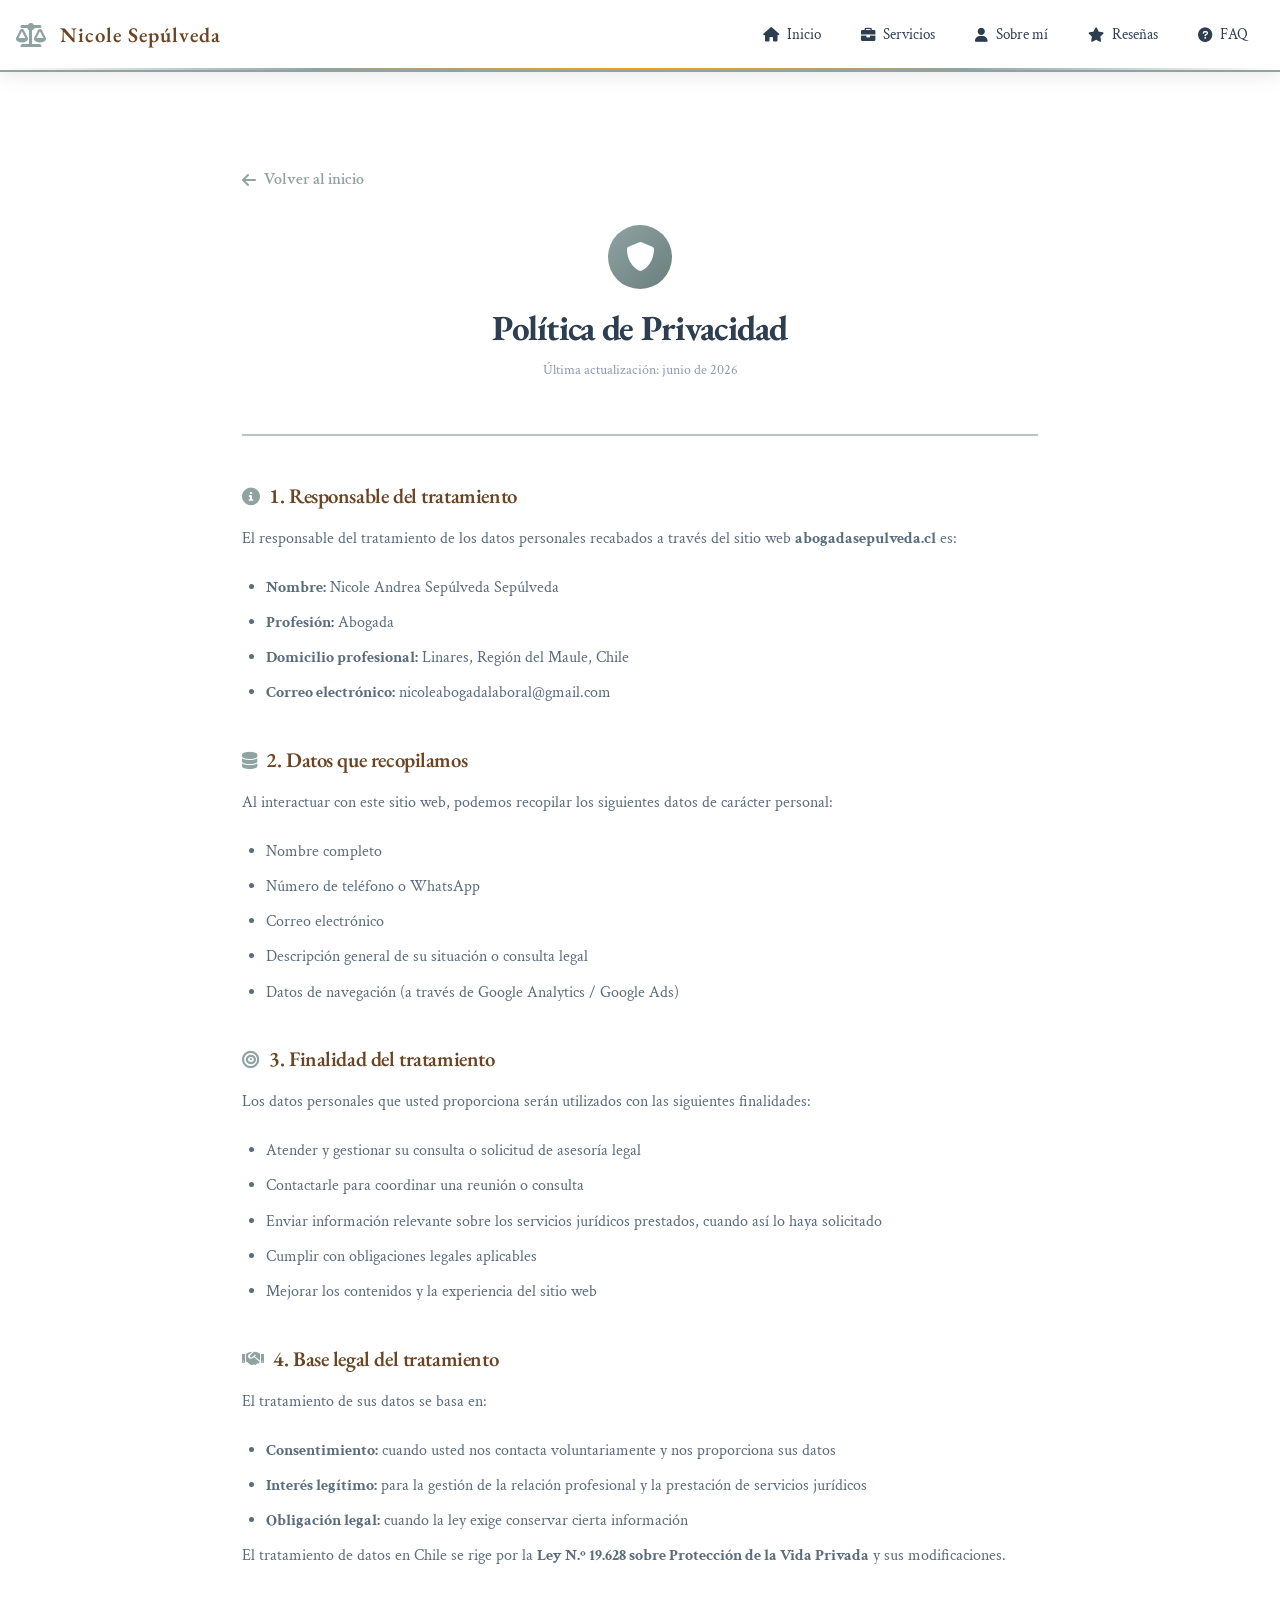
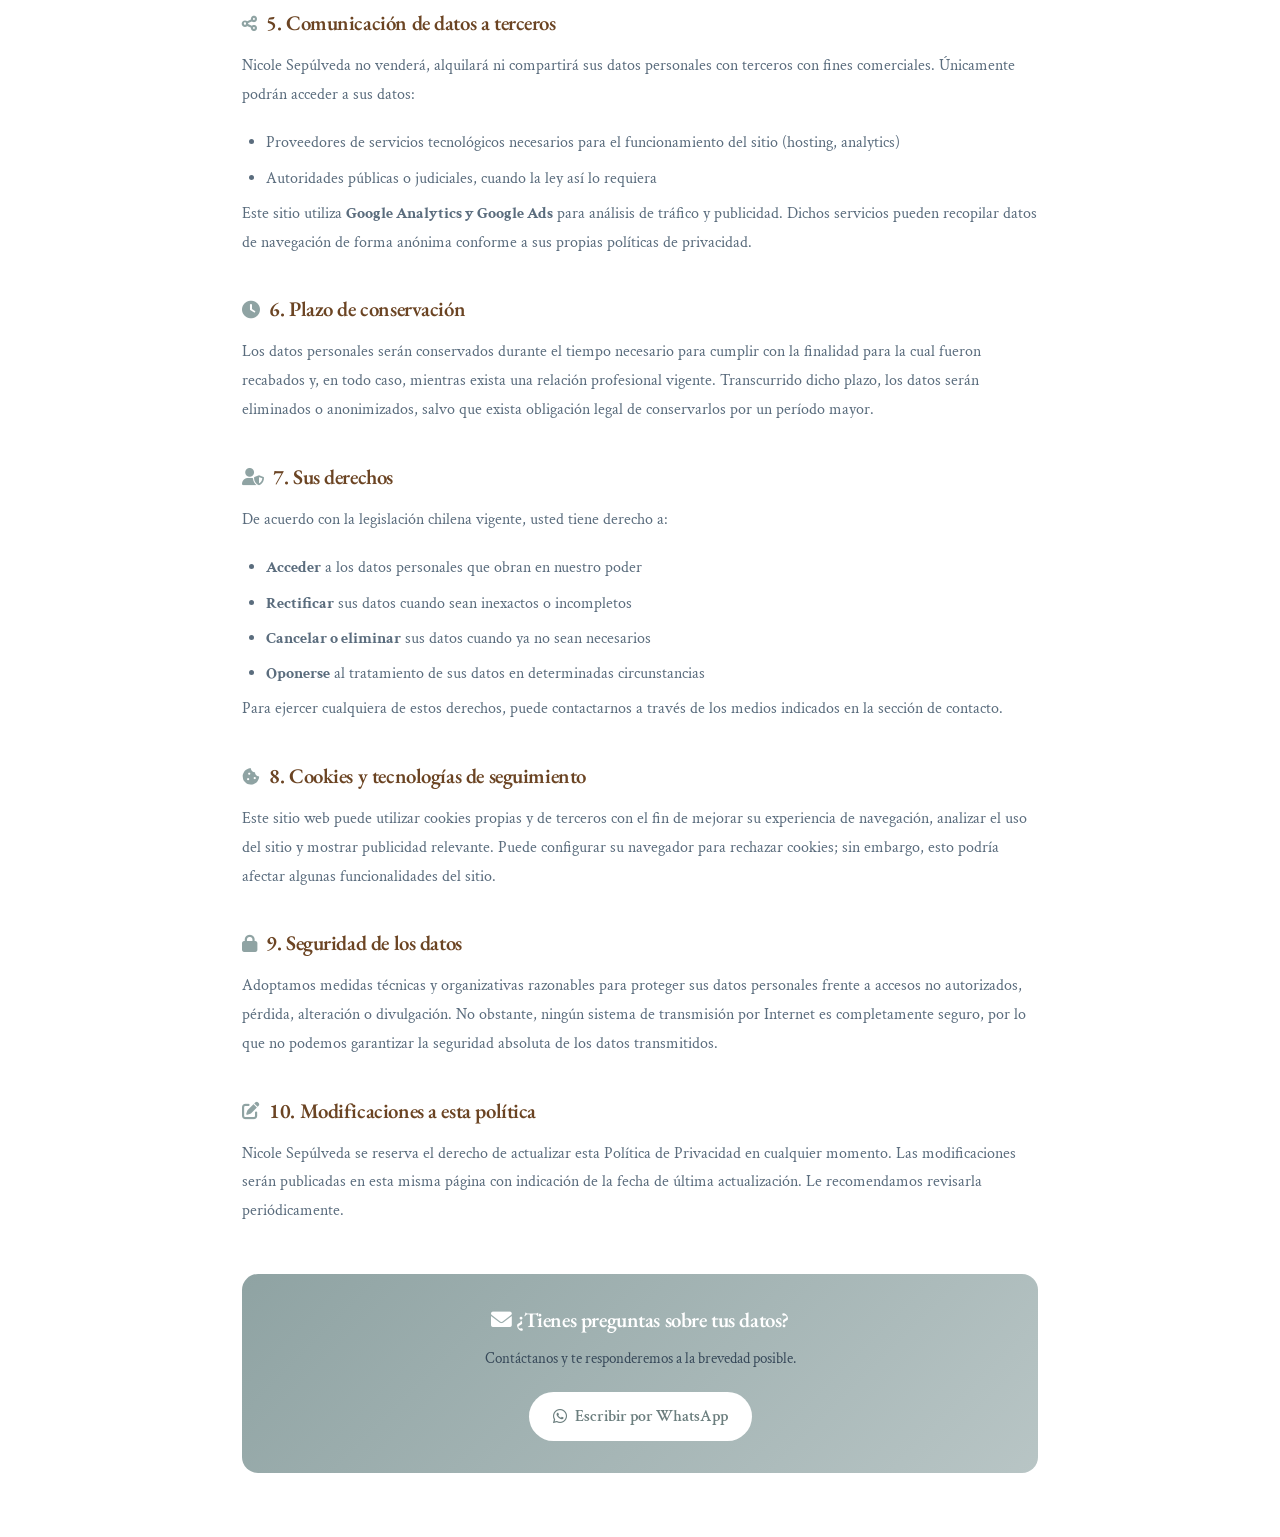
==== politica-de-privacidad.html @ 18bed99c "add: tyc and privacy" ====
<!DOCTYPE html>
<html lang="es">
<head>
    <script async src="https://www.googletagmanager.com/gtag/js?id=AW-18172281210"></script>
    <script>
        window.dataLayer = window.dataLayer || [];
        function gtag(){dataLayer.push(arguments);}
        gtag('js', new Date());
        gtag('config', 'AW-18172281210');
    </script>
    <meta charset="UTF-8">
    <meta name="viewport" content="width=device-width, initial-scale=1.0">
    <title>Política de Privacidad | Nicole Sepúlveda - Abogada</title>
    <meta name="description" content="Política de privacidad de Nicole Sepúlveda, abogada laboralista en Linares. Conoce cómo tratamos y protegemos tus datos personales.">
    <meta name="robots" content="index, follow">
    <link rel="canonical" href="https://abogadasepulveda.cl/politica-de-privacidad.html">
    <link rel="icon" type="image/jpeg" href="assets/images/icon.jpeg">
    <link rel="stylesheet" href="styles.css">
    <link href="https://fonts.googleapis.com/css2?family=EB+Garamond:wght@400;500;600;700;800&family=Crimson+Text:wght@400;600;700&display=swap" rel="stylesheet">
    <link rel="stylesheet" href="https://cdnjs.cloudflare.com/ajax/libs/font-awesome/6.0.0/css/all.min.css">
    <style>
        .legal-page {
            max-width: 860px;
            margin: 0 auto;
            padding: 6rem 2rem 4rem;
        }
        .legal-header {
            text-align: center;
            margin-bottom: 3rem;
            padding-bottom: 2rem;
            border-bottom: 2px solid var(--light-sage);
        }
        .legal-header .icon-badge {
            display: inline-flex;
            align-items: center;
            justify-content: center;
            width: 64px;
            height: 64px;
            background: linear-gradient(135deg, var(--sage-green), var(--dark-sage));
            border-radius: 50%;
            margin-bottom: 1.2rem;
        }
        .legal-header .icon-badge i {
            font-size: 1.8rem;
            color: white;
        }
        .legal-header h1 {
            font-size: 2.2rem;
            color: var(--text-dark);
            margin-bottom: 0.5rem;
        }
        .legal-header .last-updated {
            font-size: 0.9rem;
            color: var(--text-muted);
        }
        .legal-section {
            margin-bottom: 2.5rem;
        }
        .legal-section h2 {
            font-size: 1.3rem;
            color: var(--dark-brown);
            margin-bottom: 1rem;
            display: flex;
            align-items: center;
            gap: 0.6rem;
        }
        .legal-section h2 i {
            color: var(--sage-green);
            font-size: 1.1rem;
        }
        .legal-section p, .legal-section li {
            color: var(--text-light);
            line-height: 1.8;
            font-size: 1rem;
        }
        .legal-section ul {
            padding-left: 1.5rem;
            margin-top: 0.5rem;
        }
        .legal-section ul li {
            margin-bottom: 0.4rem;
        }
        .contact-box {
            background: linear-gradient(135deg, var(--sage-green) 0%, var(--light-sage) 100%);
            border-radius: var(--radius-lg);
            padding: 2rem;
            text-align: center;
            color: white;
            margin-top: 3rem;
        }
        .contact-box h3 {
            font-size: 1.3rem;
            margin-bottom: 0.8rem;
        }
        .contact-box p {
            font-size: 0.95rem;
            opacity: 0.9;
            margin-bottom: 1.2rem;
        }
        .contact-box a {
            display: inline-flex;
            align-items: center;
            gap: 0.5rem;
            background: white;
            color: var(--dark-sage);
            padding: 0.7rem 1.5rem;
            border-radius: var(--radius-full);
            font-weight: 600;
            text-decoration: none;
            transition: var(--transition-smooth);
        }
        .contact-box a:hover {
            background: var(--cream-white);
            transform: translateY(-2px);
        }
        .back-link {
            display: inline-flex;
            align-items: center;
            gap: 0.5rem;
            color: var(--sage-green);
            text-decoration: none;
            font-weight: 600;
            margin-bottom: 2rem;
            transition: var(--transition-fast);
        }
        .back-link:hover {
            color: var(--dark-sage);
        }
    </style>
</head>
<body>
    <nav class="navigation">
        <div class="nav-container">
            <div class="nav-brand">
                <i class="fas fa-balance-scale"></i>
                <span>Nicole Sepúlveda</span>
            </div>
            <div class="nav-toggle" id="nav-toggle">
                <span class="bar"></span>
                <span class="bar"></span>
                <span class="bar"></span>
            </div>
            <ul class="nav-menu" id="nav-menu">
                <li class="nav-item"><a href="index.html#inicio" class="nav-link"><i class="fas fa-home"></i> Inicio</a></li>
                <li class="nav-item"><a href="index.html#servicios" class="nav-link"><i class="fas fa-briefcase"></i> Servicios</a></li>
                <li class="nav-item"><a href="index.html#sobre-mi" class="nav-link"><i class="fas fa-user"></i> Sobre mí</a></li>
                <li class="nav-item"><a href="index.html#resenas" class="nav-link"><i class="fas fa-star"></i> Reseñas</a></li>
                <li class="nav-item"><a href="index.html#preguntas-frecuentes" class="nav-link"><i class="fas fa-question-circle"></i> FAQ</a></li>
            </ul>
        </div>
    </nav>

    <div class="container">
        <div class="legal-page">
            <a href="index.html" class="back-link"><i class="fas fa-arrow-left"></i> Volver al inicio</a>

            <div class="legal-header">
                <div class="icon-badge"><i class="fas fa-shield-alt"></i></div>
                <h1>Política de Privacidad</h1>
                <p class="last-updated">Última actualización: junio de 2026</p>
            </div>

            <div class="legal-section">
                <h2><i class="fas fa-info-circle"></i> 1. Responsable del tratamiento</h2>
                <p>El responsable del tratamiento de los datos personales recabados a través del sitio web <strong>abogadasepulveda.cl</strong> es:</p>
                <ul>
                    <li><strong>Nombre:</strong> Nicole Andrea Sepúlveda Sepúlveda</li>
                    <li><strong>Profesión:</strong> Abogada</li>
                    <li><strong>Domicilio profesional:</strong> Linares, Región del Maule, Chile</li>
                    <li><strong>Correo electrónico:</strong> nicoleabogadalaboral@gmail.com</li>
                </ul>
            </div>

            <div class="legal-section">
                <h2><i class="fas fa-database"></i> 2. Datos que recopilamos</h2>
                <p>Al interactuar con este sitio web, podemos recopilar los siguientes datos de carácter personal:</p>
                <ul>
                    <li>Nombre completo</li>
                    <li>Número de teléfono o WhatsApp</li>
                    <li>Correo electrónico</li>
                    <li>Descripción general de su situación o consulta legal</li>
                    <li>Datos de navegación (a través de Google Analytics / Google Ads)</li>
                </ul>
            </div>

            <div class="legal-section">
                <h2><i class="fas fa-bullseye"></i> 3. Finalidad del tratamiento</h2>
                <p>Los datos personales que usted proporciona serán utilizados con las siguientes finalidades:</p>
                <ul>
                    <li>Atender y gestionar su consulta o solicitud de asesoría legal</li>
                    <li>Contactarle para coordinar una reunión o consulta</li>
                    <li>Enviar información relevante sobre los servicios jurídicos prestados, cuando así lo haya solicitado</li>
                    <li>Cumplir con obligaciones legales aplicables</li>
                    <li>Mejorar los contenidos y la experiencia del sitio web</li>
                </ul>
            </div>

            <div class="legal-section">
                <h2><i class="fas fa-handshake"></i> 4. Base legal del tratamiento</h2>
                <p>El tratamiento de sus datos se basa en:</p>
                <ul>
                    <li><strong>Consentimiento:</strong> cuando usted nos contacta voluntariamente y nos proporciona sus datos</li>
                    <li><strong>Interés legítimo:</strong> para la gestión de la relación profesional y la prestación de servicios jurídicos</li>
                    <li><strong>Obligación legal:</strong> cuando la ley exige conservar cierta información</li>
                </ul>
                <p>El tratamiento de datos en Chile se rige por la <strong>Ley N.º 19.628 sobre Protección de la Vida Privada</strong> y sus modificaciones.</p>
            </div>

            <div class="legal-section">
                <h2><i class="fas fa-share-alt"></i> 5. Comunicación de datos a terceros</h2>
                <p>Nicole Sepúlveda no venderá, alquilará ni compartirá sus datos personales con terceros con fines comerciales. Únicamente podrán acceder a sus datos:</p>
                <ul>
                    <li>Proveedores de servicios tecnológicos necesarios para el funcionamiento del sitio (hosting, analytics)</li>
                    <li>Autoridades públicas o judiciales, cuando la ley así lo requiera</li>
                </ul>
                <p>Este sitio utiliza <strong>Google Analytics y Google Ads</strong> para análisis de tráfico y publicidad. Dichos servicios pueden recopilar datos de navegación de forma anónima conforme a sus propias políticas de privacidad.</p>
            </div>

            <div class="legal-section">
                <h2><i class="fas fa-clock"></i> 6. Plazo de conservación</h2>
                <p>Los datos personales serán conservados durante el tiempo necesario para cumplir con la finalidad para la cual fueron recabados y, en todo caso, mientras exista una relación profesional vigente. Transcurrido dicho plazo, los datos serán eliminados o anonimizados, salvo que exista obligación legal de conservarlos por un período mayor.</p>
            </div>

            <div class="legal-section">
                <h2><i class="fas fa-user-shield"></i> 7. Sus derechos</h2>
                <p>De acuerdo con la legislación chilena vigente, usted tiene derecho a:</p>
                <ul>
                    <li><strong>Acceder</strong> a los datos personales que obran en nuestro poder</li>
                    <li><strong>Rectificar</strong> sus datos cuando sean inexactos o incompletos</li>
                    <li><strong>Cancelar o eliminar</strong> sus datos cuando ya no sean necesarios</li>
                    <li><strong>Oponerse</strong> al tratamiento de sus datos en determinadas circunstancias</li>
                </ul>
                <p>Para ejercer cualquiera de estos derechos, puede contactarnos a través de los medios indicados en la sección de contacto.</p>
            </div>

            <div class="legal-section">
                <h2><i class="fas fa-cookie-bite"></i> 8. Cookies y tecnologías de seguimiento</h2>
                <p>Este sitio web puede utilizar cookies propias y de terceros con el fin de mejorar su experiencia de navegación, analizar el uso del sitio y mostrar publicidad relevante. Puede configurar su navegador para rechazar cookies; sin embargo, esto podría afectar algunas funcionalidades del sitio.</p>
            </div>

            <div class="legal-section">
                <h2><i class="fas fa-lock"></i> 9. Seguridad de los datos</h2>
                <p>Adoptamos medidas técnicas y organizativas razonables para proteger sus datos personales frente a accesos no autorizados, pérdida, alteración o divulgación. No obstante, ningún sistema de transmisión por Internet es completamente seguro, por lo que no podemos garantizar la seguridad absoluta de los datos transmitidos.</p>
            </div>

            <div class="legal-section">
                <h2><i class="fas fa-edit"></i> 10. Modificaciones a esta política</h2>
                <p>Nicole Sepúlveda se reserva el derecho de actualizar esta Política de Privacidad en cualquier momento. Las modificaciones serán publicadas en esta misma página con indicación de la fecha de última actualización. Le recomendamos revisarla periódicamente.</p>
            </div>

            <div class="contact-box">
                <h3><i class="fas fa-envelope"></i> ¿Tienes preguntas sobre tus datos?</h3>
                <p>Contáctanos y te responderemos a la brevedad posible.</p>
                <a href="https://wa.me/56940608656" target="_blank" rel="noopener noreferrer">
                    <i class="fab fa-whatsapp"></i> Escribir por WhatsApp
                </a>
            </div>
        </div>
    </div>

    <script>
        const navToggle = document.getElementById('nav-toggle');
        const navMenu = document.getElementById('nav-menu');
        navToggle.addEventListener('click', () => {
            navMenu.classList.toggle('active');
            navToggle.classList.toggle('active');
        });
    </script>
</body>
</html>
---- styles.css ----
/* Variables CSS mejoradas */
:root {
    --sage-green: #8FA3A3;
    --dark-brown: #6B4423;
    --cream-white: #F8F6F3;
    --light-sage: #B8C5C5;
    --dark-sage: #6B7E7E;
    --accent-brown: #8B5A2B;
    --text-dark: #2C3E50;
    --text-light: #5A6C7D;
    --text-muted: #8E9AAF;
    --shadow-color: rgba(107, 68, 35, 0.1);
    --encuadrado-blue: #4A90E2;
    --encuadrado-hover: #357ABD;
    --success-green: #10B981;
    --success-green-hover: #059669;
    --whatsapp-green: #25D366;
    --whatsapp-hover: #1DA851;
    --gold: #F59E0B;
    --gold-light: #FCD34D;

    /* Shadows */
    --shadow-sm: 0 2px 8px rgba(0, 0, 0, 0.08);
    --shadow-md: 0 4px 20px rgba(0, 0, 0, 0.12);
    --shadow-lg: 0 8px 32px rgba(0, 0, 0, 0.16);
    --shadow-xl: 0 16px 48px rgba(0, 0, 0, 0.20);

    /* Transitions */
    --transition-fast: 0.2s ease;
    --transition-smooth: 0.3s ease;
    --transition-slow: 0.5s ease;

    /* Border radius */
    --radius-sm: 8px;
    --radius-md: 12px;
    --radius-lg: 16px;
    --radius-xl: 24px;
    --radius-full: 50px;
}

/* New Hero and Interactive Styles */
/* Hero Section */
.hero-section {
    background: linear-gradient(135deg, var(--sage-green) 0%, var(--light-sage) 100%);
    padding: 4rem 2rem;
    margin: -70px -2rem 0 -2rem;
    color: white;
}

.hero-content {
    max-width: 1200px;
    margin: 0 auto;
}

.hero-question {
    text-align: center;
    margin-bottom: 3rem;
}

.hero-question h1 {
    font-size: 2.5rem;
    font-weight: 700;
    color: white;
    margin-bottom: 1rem;
}

.hero-profile {
    display: grid;
    grid-template-columns: 1fr 2fr;
    gap: 3rem;
    align-items: center;
}

.hero-info h2 {
    font-size: 1.8rem;
    margin-bottom: 1rem;
    color: white;
}

.highlight {
    color: var(--cream-white);
    font-weight: 800;
}

.hero-description {
    font-size: 1.2rem;
    margin-bottom: 2rem;
    color: white;
}

.rating-section {
    margin-bottom: 2rem;
    display: flex;
    align-items: center;
    gap: 1rem;
}

.rating-stars {
    display: flex;
    align-items: center;
    gap: 0.5rem;
}

.star {
    font-size: 1.2rem;
}

.rating-number {
    font-weight: bold;
    font-size: 1.1rem;
}

.rating-platform {
    font-weight: 600;
}

.rating-reviews {
    color: var(--cream-white);
}

.cta-text {
    font-size: 1.1rem;
    margin-bottom: 1.5rem;
    color: white;
}

.cta-btn-main {
    display: inline-flex;
    align-items: center;
    gap: 1rem;
    background: linear-gradient(135deg, var(--encuadrado-blue), var(--encuadrado-hover));
    color: white;
    padding: 1.25rem 2.5rem;
    border-radius: var(--radius-md);
    text-decoration: none;
    font-weight: 700;
    font-size: 1.2rem;
    transition: all var(--transition-smooth);
    box-shadow: var(--shadow-lg);
    position: relative;
    overflow: hidden;
    border: 2px solid transparent;
}

.cta-btn-main::before {
    content: '';
    position: absolute;
    top: 0;
    left: -100%;
    width: 100%;
    height: 100%;
    background: linear-gradient(90deg, transparent, rgba(255,255,255,0.3), transparent);
    transition: left 0.6s ease;
}

.cta-btn-main:hover::before {
    left: 100%;
}

.cta-btn-main:hover {
    background: linear-gradient(135deg, var(--success-green), var(--success-green-hover));
    transform: translateY(-4px) scale(1.05);
    box-shadow: var(--shadow-xl);
    border-color: rgba(255,255,255,0.3);
}

.cta-btn-main:hover i {
    transform: scale(1.2) rotate(15deg);
}

.cta-btn-main i {
    transition: all var(--transition-smooth);
}

.cta-btn-secondary {
    display: inline-flex;
    align-items: center;
    gap: 1rem;
    background: linear-gradient(135deg, var(--accent-brown), var(--dark-brown));
    color: white;
    padding: 1.25rem 2.5rem;
    border-radius: var(--radius-md);
    text-decoration: none;
    font-weight: 700;
    font-size: 1.2rem;
    transition: all var(--transition-smooth);
    box-shadow: var(--shadow-lg);
    position: relative;
    overflow: hidden;
    border: 2px solid transparent;
    margin-left: 1rem;
}

.cta-btn-secondary::before {
    content: '';
    position: absolute;
    top: 0;
    left: -100%;
    width: 100%;
    height: 100%;
    background: linear-gradient(90deg, transparent, rgba(255,255,255,0.3), transparent);
    transition: left 0.6s ease;
}

.cta-btn-secondary:hover::before {
    left: 100%;
}

.cta-btn-secondary:hover {
    background: linear-gradient(135deg, var(--dark-brown), var(--accent-brown));
    transform: translateY(-4px) scale(1.05);
    box-shadow: var(--shadow-xl);
    border-color: rgba(255,255,255,0.3);
}

.cta-btn-secondary:hover i {
    transform: scale(1.2) rotate(15deg);
}

.cta-btn-secondary i {
    transition: all var(--transition-smooth);
}

/* Value Proposition Section */
.value-proposition {
    background: linear-gradient(180deg, white 0%, #FAFBFB 100%);
    padding: 5rem 2rem;
    margin: 0 -2rem;
    position: relative;
}

.value-proposition::before {
    content: '';
    position: absolute;
    top: 0;
    left: 50%;
    transform: translateX(-50%);
    width: 80px;
    height: 4px;
    background: linear-gradient(90deg, var(--sage-green), var(--accent-brown));
    border-radius: 2px;
}

.container-content {
    max-width: 1200px;
    margin: 0 auto;
}

.value-proposition h3 {
    font-size: clamp(1.75rem, 4vw, 2.5rem);
    text-align: center;
    margin-bottom: 3rem;
    margin-top: 1rem;
    color: var(--dark-brown);
    font-weight: 700;
    letter-spacing: -0.02em;
}

.value-content {
    max-width: 800px;
    margin: 0 auto;
    text-align: center;
}

.value-content p {
    font-size: 1.2rem;
    line-height: 1.8;
    margin-bottom: 2rem;
    color: var(--text-dark);
}

.value-cta {
    font-weight: 600;
    font-size: 1.2rem;
    color: var(--dark-brown);
}

/* Services Section */
.services-section {
    background: linear-gradient(180deg, var(--cream-white) 0%, #F5F8F8 50%, white 100%);
    padding: 5rem 2rem;
    margin: 0 -2rem;
    position: relative;
}

.services-section::before {
    content: '';
    position: absolute;
    top: 0;
    left: 0;
    right: 0;
    height: 200px;
    background: radial-gradient(ellipse at center top, rgba(143, 163, 163, 0.1) 0%, transparent 70%);
    pointer-events: none;
}

.services-section h2 {
    font-size: 2.5rem;
    text-align: center;
    margin-bottom: 1rem;
    color: var(--dark-brown);
}

.services-subtitle {
    text-align: center;
    font-size: 1.3rem;
    color: var(--text-dark);
    margin-bottom: 3rem;
}

.services-grid {
    display: grid;
    grid-template-columns: repeat(auto-fit, minmax(350px, 1fr));
    gap: 2rem;
    margin-top: 3rem;
}

.service-card {
    background: white;
    padding: 2.5rem;
    border-radius: var(--radius-lg);
    box-shadow: var(--shadow-md);
    transition: all var(--transition-smooth);
    border: 2px solid transparent;
    position: relative;
    overflow: hidden;
}

.service-card::before {
    content: '';
    position: absolute;
    top: 0;
    left: -100%;
    width: 100%;
    height: 100%;
    background: linear-gradient(90deg, transparent, rgba(143, 163, 163, 0.1), transparent);
    transition: left 0.6s ease;
}

.service-card:hover::before {
    left: 100%;
}

.service-card:hover {
    transform: translateY(-8px) scale(1.02);
    box-shadow: var(--shadow-xl);
    border-color: var(--sage-green);
}

.service-icon {
    width: 70px;
    height: 70px;
    background: linear-gradient(135deg, var(--sage-green), var(--dark-sage));
    border-radius: 50%;
    display: flex;
    align-items: center;
    justify-content: center;
    margin-bottom: 2rem;
    position: relative;
    box-shadow: var(--shadow-md);
    transition: all var(--transition-smooth);
}

.service-icon::before {
    content: '';
    position: absolute;
    top: -2px;
    left: -2px;
    right: -2px;
    bottom: -2px;
    background: linear-gradient(135deg, var(--sage-green), var(--gold));
    border-radius: 50%;
    z-index: -1;
    opacity: 0;
    transition: opacity var(--transition-smooth);
}

.service-card:hover .service-icon::before {
    opacity: 1;
}

.service-card:hover .service-icon {
    transform: rotate(360deg) scale(1.1);
}

.service-icon i {
    font-size: 1.8rem;
    color: white;
}

.service-card h3 {
    font-size: 1.6rem;
    color: var(--dark-brown);
    margin-bottom: 1rem;
}

.service-description {
    font-size: 1rem;
    line-height: 1.6;
    margin-bottom: 1.5rem;
    color: var(--text-dark);
}

.service-cases {
    margin-bottom: 2rem;
}

.service-cases p {
    font-weight: 600;
    margin-bottom: 0.5rem;
    color: var(--dark-brown);
}

.service-cases ul {
    list-style: none;
    padding-left: 0;
}

.service-cases li {
    padding: 0.3rem 0;
    padding-left: 1.5rem;
    position: relative;
}

.service-cases li:before {
    content: "✓";
    position: absolute;
    left: 0;
    color: var(--sage-green);
    font-weight: bold;
}

.service-btn {
    display: inline-flex;
    align-items: center;
    gap: 0.8rem;
    background: linear-gradient(135deg, var(--encuadrado-blue), var(--encuadrado-hover));
    color: white;
    padding: 1rem 2rem;
    border-radius: var(--radius-full);
    text-decoration: none;
    font-weight: 600;
    transition: all var(--transition-smooth);
    box-shadow: var(--shadow-sm);
    position: relative;
    overflow: hidden;
}

.service-btn::before {
    content: '';
    position: absolute;
    top: 0;
    left: -100%;
    width: 100%;
    height: 100%;
    background: linear-gradient(90deg, transparent, rgba(255,255,255,0.2), transparent);
    transition: left 0.5s ease;
}

.service-btn:hover::before {
    left: 100%;
}

.service-btn:hover {
    background: linear-gradient(135deg, var(--encuadrado-hover), var(--sage-green));
    transform: translateY(-2px);
    box-shadow: var(--shadow-lg);
}

.service-btn:hover i {
    transform: translateX(3px);
}

.service-btn i {
    transition: transform var(--transition-smooth);
}

/* About Section */
.about-section {
    background: linear-gradient(135deg, white 0%, #FAFBFB 100%);
    padding: 5rem 2rem;
    margin: 0 -2rem;
    position: relative;
}

.about-section::after {
    content: '';
    position: absolute;
    bottom: 0;
    left: 50%;
    transform: translateX(-50%);
    width: 60px;
    height: 3px;
    background: linear-gradient(90deg, var(--sage-green), var(--gold));
    border-radius: 2px;
}

.about-section h2 {
    font-size: 2.5rem;
    text-align: center;
    margin-bottom: 2rem;
    color: var(--dark-brown);
}

.about-text p {
    font-size: 1.2rem;
    line-height: 1.8;
    margin-bottom: 1.5rem;
    text-align: center;
    color: var(--text-dark);
}

/* Reviews Section */
.reviews-section {
    background: linear-gradient(180deg, #F5F8F8 0%, var(--cream-white) 50%, #F9FAFA 100%);
    padding: 5rem 2rem;
    margin: 0 -2rem;
    position: relative;
}

.reviews-section::before {
    content: '';
    position: absolute;
    top: 0;
    left: 50%;
    transform: translateX(-50%);
    width: 100px;
    height: 4px;
    background: linear-gradient(90deg, var(--gold), var(--sage-green), var(--gold));
    border-radius: 2px;
}

.reviews-section h2 {
    font-size: 2.5rem;
    text-align: center;
    margin-bottom: 1rem;
    color: var(--dark-brown);
}

.reviews-subtitle {
    text-align: center;
    font-size: 1.3rem;
    color: var(--text-dark);
    margin-bottom: 2rem;
}

.rating-header {
    text-align: center;
    margin-bottom: 3rem;
}

.rating-display {
    display: flex;
    align-items: center;
    justify-content: center;
    gap: 1rem;
    margin-bottom: 0.8rem;
    padding: 1rem 2rem;
    background: linear-gradient(135deg, rgba(245, 158, 11, 0.1), rgba(255, 255, 255, 0.3));
    border-radius: var(--radius-full);
    border: 1px solid rgba(245, 158, 11, 0.2);
    box-shadow: var(--shadow-sm);
    backdrop-filter: blur(10px);
    max-width: 300px;
    margin: 0 auto 1rem;
}

.star-large {
    font-size: 2rem;
}

.rating-number-large {
    font-size: 1.8rem;
    font-weight: bold;
    color: var(--dark-brown);
}

.rating-platform-large {
    font-size: 1.3rem;
    font-weight: 600;
    color: var(--dark-brown);
}

.rating-count {
    color: var(--text-dark);
    font-size: 1.1rem;
}

.testimonials-grid {
    display: grid;
    grid-template-columns: repeat(auto-fit, minmax(300px, 1fr));
    gap: 2rem;
}

.testimonial-card {
    background: white;
    padding: 2.5rem;
    border-radius: var(--radius-lg);
    box-shadow: var(--shadow-md);
    text-align: center;
    transition: all var(--transition-smooth);
    position: relative;
    border: 1px solid rgba(143, 163, 163, 0.1);
}

.testimonial-card::before {
    content: '"';
    position: absolute;
    top: -10px;
    left: 20px;
    font-size: 4rem;
    color: var(--sage-green);
    opacity: 0.3;
    font-family: 'EB Garamond', serif;
    line-height: 1;
}

.testimonial-card:hover {
    transform: translateY(-5px);
    box-shadow: var(--shadow-lg);
    border-color: var(--sage-green);
}

.testimonial-card .stars {
    margin-bottom: 1rem;
    font-size: 1.2rem;
}

.testimonial-card p {
    font-style: italic;
    font-size: 1.1rem;
    color: var(--text-dark);
}

/* FAQ Section */
.faq-section {
    background: linear-gradient(180deg, white 0%, #FEFEFE 100%);
    padding: 5rem 2rem;
    margin: 0 -2rem;
    position: relative;
}

.faq-section::before {
    content: '';
    position: absolute;
    top: -1px;
    left: 0;
    right: 0;
    height: 1px;
    background: linear-gradient(90deg, transparent, var(--sage-green), transparent);
}

.faq-section h2 {
    font-size: 2.5rem;
    text-align: center;
    margin-bottom: 1rem;
    color: var(--dark-brown);
}

.section-subtitle {
    text-align: center;
    font-size: 1.3rem;
    color: var(--text-dark);
    margin-bottom: 3rem;
}

.faq-container {
    max-width: 800px;
    margin: 0 auto;
}

.faq-item {
    border-bottom: 1px solid var(--light-sage);
    margin-bottom: 1rem;
}

.faq-question {
    width: 100%;
    background: none;
    border: none;
    padding: 1.5rem 0;
    text-align: left;
    cursor: pointer;
    display: flex;
    justify-content: space-between;
    align-items: center;
    font-size: 1.2rem;
    font-weight: 600;
    color: var(--dark-brown);
    transition: all 0.3s ease;
}

.faq-question:hover {
    color: var(--sage-green);
}

.faq-question i {
    transition: transform 0.3s ease;
}

.faq-item.active .faq-question i {
    transform: rotate(180deg);
}

.faq-answer {
    max-height: 0;
    overflow: hidden;
    transition: max-height 0.3s ease;
}

.faq-item.active .faq-answer {
    max-height: 200px;
}

.faq-answer p {
    padding: 0 0 1.5rem 0;
    color: var(--text-dark);
    line-height: 1.6;
}

/* How it Works Section */
.how-it-works-section {
    background: linear-gradient(135deg, var(--cream-white) 0%, #F1F5F4 50%, #F8FAFA 100%);
    padding: 5rem 2rem;
    margin: 0 -2rem;
    position: relative;
}

.how-it-works-section::before {
    content: '';
    position: absolute;
    top: 0;
    left: 0;
    right: 0;
    height: 120px;
    background: radial-gradient(ellipse at center top, rgba(245, 158, 11, 0.1) 0%, transparent 70%);
    pointer-events: none;
}

.how-it-works-section h2 {
    font-size: 2.5rem;
    text-align: center;
    margin-bottom: 1rem;
    color: var(--dark-brown);
}

.steps-grid {
    display: grid;
    grid-template-columns: repeat(auto-fit, minmax(250px, 1fr));
    gap: 2rem;
    margin-top: 3rem;
}

.step-item {
    text-align: center;
    background: linear-gradient(145deg, white 0%, #FDFDFD 100%);
    padding: 2.5rem;
    border-radius: var(--radius-lg);
    box-shadow: var(--shadow-md);
    transition: all var(--transition-smooth);
    border: 1px solid rgba(143, 163, 163, 0.1);
    position: relative;
    overflow: hidden;
}

.step-item::before {
    content: '';
    position: absolute;
    top: 0;
    left: 0;
    right: 0;
    height: 3px;
    background: linear-gradient(90deg, var(--sage-green), var(--gold), var(--sage-green));
    transform: translateX(-100%);
    transition: transform 0.6s ease;
}

.step-item:hover::before {
    transform: translateX(0);
}

.step-item:hover {
    transform: translateY(-5px);
    box-shadow: var(--shadow-lg);
    border-color: var(--sage-green);
}

.step-number {
    width: 60px;
    height: 60px;
    background: linear-gradient(135deg, var(--sage-green), var(--dark-sage));
    color: white;
    border-radius: 50%;
    display: flex;
    align-items: center;
    justify-content: center;
    font-size: 1.6rem;
    font-weight: bold;
    margin: 0 auto 2rem;
    box-shadow: var(--shadow-sm);
    transition: all var(--transition-smooth);
    position: relative;
}

.step-number::before {
    content: '';
    position: absolute;
    top: -3px;
    left: -3px;
    right: -3px;
    bottom: -3px;
    background: linear-gradient(135deg, var(--gold), var(--sage-green));
    border-radius: 50%;
    z-index: -1;
    opacity: 0;
    transition: opacity var(--transition-smooth);
}

.step-item:hover .step-number::before {
    opacity: 1;
}

.step-item:hover .step-number {
    transform: scale(1.1) rotate(360deg);
    box-shadow: var(--shadow-md);
}

.step-item h3 {
    font-size: 1.3rem;
    color: var(--dark-brown);
    margin-bottom: 1rem;
}

.step-item p {
    color: var(--text-dark);
    line-height: 1.6;
}

.urgency-note {
    text-align: center;
    margin-top: 3rem;
    padding: 2rem;
    background: rgba(139, 90, 43, 0.1);
    border-radius: 10px;
}

.urgency-note p {
    font-size: 1.2rem;
    color: var(--dark-brown);
}

/* Final CTA Section */
.final-cta-section {
    background: linear-gradient(135deg, var(--dark-brown) 0%, var(--accent-brown) 50%, #9A6B42 100%);
    padding: 6rem 2rem;
    margin: 0 -2rem;
    color: white;
    text-align: center;
    position: relative;
    overflow: hidden;
}

.final-cta-section::before {
    content: '';
    position: absolute;
    top: 0;
    left: 0;
    right: 0;
    bottom: 0;
    background: radial-gradient(circle at 20% 80%, rgba(245, 158, 11, 0.2) 0%, transparent 50%),
                radial-gradient(circle at 80% 20%, rgba(255, 255, 255, 0.1) 0%, transparent 50%),
                radial-gradient(circle at 40% 40%, rgba(143, 163, 163, 0.1) 0%, transparent 50%);
    pointer-events: none;
}

.final-cta-section h2 {
    font-size: 2.5rem;
    margin-bottom: 2rem;
    color: white;
}

.cta-content p {
    font-size: 1.2rem;
    margin-bottom: 1.5rem;
    color: white;
}

.cta-main-text {
    font-size: 1.3rem;
    margin-bottom: 3rem;
}

.final-cta-buttons {
    display: flex;
    gap: 1.5rem;
    justify-content: center;
    flex-wrap: wrap;
}

.cta-btn-large {
    display: inline-flex;
    align-items: center;
    gap: 1rem;
    background: linear-gradient(135deg, var(--encuadrado-blue), var(--encuadrado-hover));
    color: white;
    padding: 1.25rem 2.5rem;
    border-radius: var(--radius-md);
    text-decoration: none;
    font-weight: 700;
    font-size: 1.2rem;
    transition: all var(--transition-smooth);
    box-shadow: var(--shadow-lg);
    position: relative;
    overflow: hidden;
    border: 2px solid transparent;
}

.cta-btn-large::before {
    content: '';
    position: absolute;
    top: 0;
    left: -100%;
    width: 100%;
    height: 100%;
    background: linear-gradient(90deg, transparent, rgba(255,255,255,0.3), transparent);
    transition: left 0.6s ease;
}

.cta-btn-large:hover::before {
    left: 100%;
}

.cta-btn-large:hover {
    background: linear-gradient(135deg, var(--sage-green), var(--dark-sage));
    transform: translateY(-4px) scale(1.05);
    box-shadow: var(--shadow-xl);
    border-color: rgba(255,255,255,0.3);
}

.cta-btn-large:hover i {
    transform: scale(1.2) rotate(15deg);
}

.cta-btn-large i {
    transition: all var(--transition-smooth);
}

.whatsapp-btn-large {
    display: inline-flex;
    align-items: center;
    gap: 1rem;
    background: linear-gradient(135deg, var(--whatsapp-green), var(--whatsapp-hover));
    color: white;
    padding: 1.25rem 2.5rem;
    border-radius: var(--radius-md);
    text-decoration: none;
    font-weight: 700;
    font-size: 1.2rem;
    transition: all var(--transition-smooth);
    box-shadow: var(--shadow-lg);
    position: relative;
    overflow: hidden;
    border: 2px solid transparent;
}

.whatsapp-btn-large::before {
    content: '';
    position: absolute;
    top: 0;
    left: -100%;
    width: 100%;
    height: 100%;
    background: linear-gradient(90deg, transparent, rgba(255,255,255,0.3), transparent);
    transition: left 0.6s ease;
}

.whatsapp-btn-large:hover::before {
    left: 100%;
}

.whatsapp-btn-large:hover {
    background: linear-gradient(135deg, var(--success-green), var(--whatsapp-green));
    transform: translateY(-4px) scale(1.05);
    box-shadow: var(--shadow-xl);
    border-color: rgba(255,255,255,0.3);
}

.whatsapp-btn-large:hover i {
    transform: scale(1.2) rotate(-15deg);
}

.whatsapp-btn-large i {
    transition: all var(--transition-smooth);
}

/* Floating Buttons */
.floating-buttons {
    position: fixed;
    bottom: 2rem;
    right: 2rem;
    z-index: 1000;
    display: flex;
    flex-direction: column;
    gap: 1rem;
}

.floating-whatsapp a,
.floating-booking a {
    display: flex;
    align-items: center;
    justify-content: center;
    width: 65px;
    height: 65px;
    border-radius: 50%;
    text-decoration: none;
    box-shadow: var(--shadow-lg);
    transition: all var(--transition-smooth);
    animation: pulse 2s infinite;
    position: relative;
    overflow: hidden;
    font-size: 1.5rem;
}

.floating-whatsapp a::before,
.floating-booking a::before {
    content: '';
    position: absolute;
    top: 0;
    left: 0;
    right: 0;
    bottom: 0;
    border-radius: 50%;
    background: radial-gradient(circle at center, rgba(255,255,255,0.3) 0%, transparent 70%);
    opacity: 0;
    transition: opacity var(--transition-smooth);
}

.floating-whatsapp a:hover::before,
.floating-booking a:hover::before {
    opacity: 1;
}

.floating-whatsapp a {
    background: linear-gradient(135deg, var(--whatsapp-green), var(--whatsapp-hover));
    color: white;
}

.floating-whatsapp a:hover {
    background: linear-gradient(135deg, var(--whatsapp-hover), var(--success-green));
    transform: scale(1.15) rotate(5deg);
    box-shadow: var(--shadow-xl);
}

.floating-booking a {
    background: linear-gradient(135deg, var(--encuadrado-blue), var(--encuadrado-hover));
    color: white;
}

.floating-booking a:hover {
    background: linear-gradient(135deg, var(--encuadrado-hover), var(--sage-green));
    transform: scale(1.15) rotate(-5deg);
    box-shadow: var(--shadow-xl);
}

@keyframes pulse {
    0% {
        box-shadow: var(--shadow-lg);
        transform: scale(1);
    }
    50% {
        box-shadow: var(--shadow-xl);
        transform: scale(1.05);
    }
    100% {
        box-shadow: var(--shadow-lg);
        transform: scale(1);
    }
}

@keyframes shimmer {
    0% {
        background-position: -200px 0;
    }
    100% {
        background-position: calc(200px + 100%) 0;
    }
}

.shimmer {
    background: linear-gradient(90deg, #f0f0f0 0px, #e0e0e0 40px, #f0f0f0 80px);
    background-size: 200px;
    animation: shimmer 1.5s ease-in-out infinite;
}

/* Enhanced Responsive Design */

/* Large screens */
@media (min-width: 1400px) {
    .hero-question h1 {
        font-size: 3.5rem;
    }

    .hero-info h2 {
        font-size: 2.2rem;
    }

    .profile-image img {
        width: 320px;
        height: 320px;
    }
}

/* Medium screens */
@media (max-width: 1024px) {
    .hero-profile {
        gap: 3rem;
    }

    .profile-image img {
        width: 240px;
        height: 240px;
    }

    .services-grid {
        grid-template-columns: repeat(auto-fit, minmax(300px, 1fr));
    }
}

/* Tablets */
@media (max-width: 768px) {
    .hero-question h1 {
        font-size: 2rem;
        line-height: 1.2;
    }

    .hero-profile {
        grid-template-columns: 1fr;
        text-align: center;
        gap: 2.5rem;
    }

    .profile-image {
        justify-self: center;
    }

    .profile-image img {
        width: 220px;
        height: 220px;
    }

    .hero-info h2 {
        font-size: 1.6rem;
    }

    .hero-description {
        font-size: 1.1rem;
    }

    .rating-section {
        flex-direction: column;
        gap: 0.8rem;
    }

    .services-grid {
        grid-template-columns: 1fr;
        gap: 2rem;
    }

    .service-card {
        padding: 2rem;
    }

    .steps-grid {
        grid-template-columns: repeat(auto-fit, minmax(250px, 1fr));
        gap: 2rem;
    }

    .testimonials-grid {
        grid-template-columns: 1fr;
        gap: 1.5rem;
    }

    .final-cta-buttons {
        flex-direction: column;
        align-items: center;
        gap: 1.5rem;
    }

    .cta-btn-large,
    .whatsapp-btn-large {
        width: 100%;
        max-width: 300px;
        justify-content: center;
    }

    .floating-buttons {
        bottom: 1.5rem;
        right: 1.5rem;
    }

    .floating-whatsapp a,
    .floating-booking a {
        width: 55px;
        height: 55px;
        font-size: 1.3rem;
    }

    .footer {
        padding: 2.5rem 1.5rem;
        margin-top: 1.5rem;
    }

    .footer-content {
        max-width: 90%;
        gap: 1.2rem;
    }

    .scales-icon {
        font-size: 3rem;
    }

    .footer p {
        font-size: 1.1rem;
        line-height: 1.6;
    }

    .hero-section {
        padding: 3rem 1.5rem 2.5rem;
        margin: -70px -1.5rem 0 -1.5rem;
    }

    .services-section,
    .about-section,
    .reviews-section,
    .faq-section,
    .how-it-works-section,
    .final-cta-section,
    .value-proposition {
        padding: 4rem 1.5rem;
        margin: 0 -1.5rem;
    }

    .nav-menu {
        flex-direction: column;
        background: rgba(255, 255, 255, 0.98);
        backdrop-filter: blur(20px);
        position: absolute;
        top: 100%;
        left: 0;
        right: 0;
        padding: 2rem;
        box-shadow: var(--shadow-lg);
        transform: translateY(-10px);
        opacity: 0;
        visibility: hidden;
        transition: all var(--transition-smooth);
    }

    .nav-menu.active {
        transform: translateY(0);
        opacity: 1;
        visibility: visible;
    }
}

/* Mobile phones */
@media (max-width: 480px) {
    .hero-question h1 {
        font-size: 1.75rem;
        padding: 0 0.5rem;
    }

    .profile-image img {
        width: 180px;
        height: 180px;
    }

    .hero-info h2 {
        font-size: 1.4rem;
    }

    .hero-description {
        font-size: 1rem;
    }

    .cta-btn-main {
        padding: 1rem 1.5rem;
        font-size: 1rem;
    }

    .cta-btn-secondary {
        padding: 1rem 1.5rem;
        font-size: 1rem;
        margin-left: 0;
        margin-top: 1rem;
    }

    .hero-cta {
        flex-direction: column;
        align-items: center;
        gap: 1rem;
    }

    .service-card {
        padding: 1.5rem;
    }

    .service-icon {
        width: 60px;
        height: 60px;
    }

    .step-number {
        width: 50px;
        height: 50px;
        font-size: 1.4rem;
    }

    .floating-buttons {
        bottom: 1rem;
        right: 1rem;
    }

    .floating-whatsapp a,
    .floating-booking a {
        width: 50px;
        height: 50px;
        font-size: 1.2rem;
    }

    .hero-section {
        padding: 2rem 1rem;
        margin: -70px -1rem 0 -1rem;
    }

    .services-section,
    .about-section,
    .reviews-section,
    .faq-section,
    .how-it-works-section,
    .final-cta-section,
    .value-proposition {
        padding: 3rem 1rem;
        margin: 0 -1rem;
    }

    .nav-brand {
        font-size: 1.1rem;
    }

    .nav-brand span {
        display: none;
    }
}

/* Reset y base */
* {
    margin: 0;
    padding: 0;
    box-sizing: border-box;
}

body {
    font-family: 'Crimson Text', Georgia, serif;
    line-height: 1.7;
    color: var(--text-dark);
    background: linear-gradient(135deg, var(--cream-white) 0%, #F1F5F4 100%);
    min-height: 100vh;
    padding-top: 70px;
    scroll-behavior: smooth;
    -webkit-font-smoothing: antialiased;
    -moz-osx-font-smoothing: grayscale;
}

/* Typography Enhanced */
h1, h2, h3, h4, h5, h6 {
    font-family: 'EB Garamond', Georgia, serif;
    font-weight: 600;
    margin-bottom: 1.25rem;
    line-height: 1.3;
    letter-spacing: -0.02em;
}

h1 {
    font-size: clamp(2rem, 5vw, 3.5rem);
    font-weight: 700;
    line-height: 1.15;
}

h2 {
    font-size: clamp(1.75rem, 4vw, 2.75rem);
    font-weight: 600;
    line-height: 1.2;
}

h3 {
    font-size: clamp(1.5rem, 3vw, 2.25rem);
    font-weight: 600;
}

h4 {
    font-size: clamp(1.25rem, 2.5vw, 1.75rem);
    font-weight: 600;
}

p {
    font-size: 1.125rem;
    line-height: 1.75;
    color: var(--text-dark);
    margin-bottom: 1.25rem;
}

.text-large {
    font-size: 1.25rem;
    line-height: 1.8;
}

.text-small {
    font-size: 0.95rem;
    line-height: 1.6;
    color: var(--text-light);
}

/* Navigation Styles */
.navigation {
    position: fixed;
    top: 0;
    left: 0;
    right: 0;
    background: rgba(255, 255, 255, 0.95);
    backdrop-filter: blur(15px);
    border-bottom: 2px solid var(--sage-green);
    z-index: 1000;
    transition: all var(--transition-smooth);
    box-shadow: 0 2px 20px rgba(0, 0, 0, 0.1);
}

.navigation::before {
    content: '';
    position: absolute;
    bottom: 0;
    left: 0;
    right: 0;
    height: 2px;
    background: linear-gradient(90deg, transparent, var(--sage-green), var(--gold), var(--sage-green), transparent);
}

.nav-container {
    max-width: 1400px;
    margin: 0 auto;
    padding: 0 1rem;
    display: flex;
    justify-content: space-between;
    align-items: center;
    height: 70px;
}

.nav-brand {
    display: flex;
    align-items: center;
    gap: 0.8rem;
    font-size: 1.3rem;
    font-weight: 600;
    font-family: 'EB Garamond', Georgia, serif;
    color: var(--dark-brown);
    text-decoration: none;
    letter-spacing: 1px;
}

.nav-brand i {
    color: var(--sage-green);
    font-size: 1.5rem;
}

.nav-menu {
    display: flex;
    list-style: none;
    margin: 0;
    padding: 0;
    gap: 0.5rem;
}

.nav-item {
    margin: 0;
}

.nav-link {
    display: flex;
    align-items: center;
    gap: 0.5rem;
    padding: 0.8rem 1rem;
    color: var(--text-dark);
    text-decoration: none;
    font-weight: 500;
    font-size: 0.95rem;
    font-family: 'Crimson Text', Georgia, serif;
    border-radius: 8px;
    transition: all 0.3s ease;
    position: relative;
}

.nav-link i {
    font-size: 0.9rem;
}

.nav-link:hover {
    background: var(--sage-green);
    color: white;
    transform: translateY(-2px);
}

.nav-link.active {
    background: var(--dark-brown);
    color: white;
}

.nav-toggle {
    display: none;
    flex-direction: column;
    cursor: pointer;
    padding: 0.5rem;
}

.nav-toggle .bar {
    width: 25px;
    height: 3px;
    background: var(--sage-green);
    margin: 3px 0;
    border-radius: 3px;
    transition: 0.3s;
}

.nav-toggle.active .bar:nth-child(1) {
    transform: rotate(-45deg) translate(-5px, 6px);
}

.nav-toggle.active .bar:nth-child(2) {
    opacity: 0;
}

.nav-toggle.active .bar:nth-child(3) {
    transform: rotate(45deg) translate(-5px, -6px);
}

.container {
    max-width: 1300px;
    margin: 0 auto;
    background: white;
    min-height: calc(100vh - 70px);
    box-shadow: 0 0 30px var(--shadow-color);
}

/* Header */
.header {
    background: linear-gradient(135deg, var(--sage-green) 0%, var(--dark-sage) 100%);
    color: white;
    padding: 3rem 2rem;
    position: relative;
    overflow: hidden;
}

.header::before {
    content: '';
    position: absolute;
    top: 0;
    left: 0;
    right: 0;
    bottom: 0;
    background: url('assets/images/consulta.jpeg') center/cover;
    opacity: 0.1;
    z-index: 1;
}

.profile-section {
    display: flex;
    align-items: center;
    gap: 2rem;
    position: relative;
    z-index: 2;
    flex-wrap: wrap;
}

.profile-image {
    flex-shrink: 0;
    border-radius: 50%;
    overflow: hidden;
    position: relative;
    padding: 8px;
    background: linear-gradient(45deg, rgba(255,255,255,0.3), rgba(255,255,255,0.1));
    backdrop-filter: blur(10px);
}

.profile-image::after {
    content: '';
    position: absolute;
    top: 0;
    left: 0;
    right: 0;
    bottom: 0;
    border-radius: 50%;
    background: linear-gradient(45deg, transparent 30%, rgba(255,255,255,0.2) 50%, transparent 70%);
    pointer-events: none;
    z-index: 1;
}

.profile-image img {
    width: 280px;
    height: 280px;
    border-radius: 50%;
    object-fit: cover;
    border: 4px solid rgba(255,255,255,0.5);
    box-shadow: var(--shadow-xl);
    transition: transform var(--transition-smooth);
    position: relative;
    z-index: 0;
}

.profile-image:hover img {
    transform: scale(1.08);
}

.profile-info {
    flex: 1;
    min-width: 300px;
}

.profile-info h1 {
    font-size: 2.5rem;
    font-weight: 700;
    margin-bottom: 0.5rem;
    text-shadow: 2px 2px 4px rgba(0, 0, 0, 0.3);
}

.profile-info h2 {
    font-size: 1.3rem;
    font-weight: 400;
    opacity: 0.9;
    margin-bottom: 1.5rem;
    text-shadow: 1px 1px 2px rgba(0, 0, 0, 0.2);
}

.contact-info {
    display: flex;
    flex-direction: column;
    gap: 0.8rem;
}

.contact-item {
    display: flex;
    align-items: center;
    gap: 0.8rem;
    font-size: 1.1rem;
}

.contact-item i {
    width: 20px;
    text-align: center;
    color: var(--cream-white);
    font-size: 1.2rem;
}

/* Main Content */
.main-content {
    padding: 3rem 2rem;
}

.section {
    margin-bottom: 3rem;
    background: white;
    border-radius: 15px;
    padding: 2rem;
    box-shadow: 0 5px 20px var(--shadow-color);
    border-left: 5px solid var(--sage-green);
    transition: transform 0.3s ease, box-shadow 0.3s ease;
}

.section:hover {
    transform: translateY(-2px);
    box-shadow: 0 8px 25px var(--shadow-color);
}

.section h3 {
    color: var(--dark-brown);
    font-size: 1.8rem;
    font-weight: 600;
    margin-bottom: 1.5rem;
    display: flex;
    align-items: center;
    gap: 0.8rem;
    border-bottom: 2px solid var(--light-sage);
    padding-bottom: 1rem;
}

.section h3 i {
    color: var(--sage-green);
    font-size: 1.6rem;
}

.section-content p {
    font-size: 1.1rem;
    line-height: 1.8;
    color: var(--text-dark);
    text-align: justify;
}

/* Experience Items */
.experience-item,
.education-item,
.achievement-item {
    margin-bottom: 2rem;
    padding: 1.5rem;
    background: var(--cream-white);
    border-radius: 10px;
    border-left: 4px solid var(--accent-brown);
    transition: background-color 0.3s ease;
}

.experience-item:hover,
.education-item:hover,
.achievement-item:hover {
    background: #f0f4f4;
}

.experience-item h4,
.education-item h4,
.achievement-item h4 {
    color: var(--dark-brown);
    font-size: 1.3rem;
    font-weight: 600;
    margin-bottom: 0.8rem;
    line-height: 1.4;
}

.experience-meta,
.education-meta {
    display: flex;
    justify-content: space-between;
    align-items: center;
    margin-bottom: 1rem;
    flex-wrap: wrap;
    gap: 1rem;
}

.location {
    color: var(--sage-green);
    font-weight: 500;
    font-size: 1rem;
}

.period {
    background: var(--sage-green);
    color: white;
    padding: 0.3rem 1rem;
    border-radius: 20px;
    font-size: 0.9rem;
    font-weight: 500;
}

.institution {
    color: var(--accent-brown);
    font-weight: 500;
    font-size: 1rem;
}

.experience-item ul,
.achievements-list {
    list-style: none;
    padding-left: 0;
}

.experience-item li,
.achievements-list li {
    position: relative;
    padding-left: 1.5rem;
    margin-bottom: 0.8rem;
    line-height: 1.6;
    color: var(--text-dark);
}

.experience-item li::before,
.achievements-list li::before {
    content: '▸';
    position: absolute;
    left: 0;
    color: var(--sage-green);
    font-weight: bold;
    font-size: 1.1rem;
}

/* Courses List */
.courses-list {
    list-style: none;
    padding-left: 0;
}

.courses-list li {
    position: relative;
    padding: 1rem 1rem 1rem 2rem;
    margin-bottom: 0.8rem;
    background: var(--cream-white);
    border-radius: 8px;
    border-left: 3px solid var(--sage-green);
    transition: background-color 0.3s ease;
}

.courses-list li:hover {
    background: #f0f4f4;
}

.courses-list li::before {
    content: '🎓';
    position: absolute;
    left: 0.5rem;
    top: 50%;
    transform: translateY(-50%);
}

/* Skills Grid */
.skills-grid {
    display: grid;
    grid-template-columns: repeat(auto-fit, minmax(300px, 1fr));
    gap: 1.5rem;
}

.skill-item {
    display: flex;
    align-items: center;
    gap: 1rem;
    padding: 1.2rem;
    background: var(--cream-white);
    border-radius: 10px;
    border-left: 4px solid var(--sage-green);
    transition: transform 0.3s ease, background-color 0.3s ease;
}

.skill-item:hover {
    transform: translateX(5px);
    background: #f0f4f4;
}

.skill-item i {
    color: var(--sage-green);
    font-size: 1.5rem;
    min-width: 24px;
    text-align: center;
}

.skill-item span {
    font-weight: 500;
    color: var(--text-dark);
    line-height: 1.4;
}

/* Language Item */
.language-item {
    display: flex;
    justify-content: space-between;
    align-items: center;
    padding: 1rem 1.5rem;
    background: var(--cream-white);
    border-radius: 10px;
    border-left: 4px solid var(--accent-brown);
}

.language {
    font-weight: 600;
    color: var(--dark-brown);
    font-size: 1.1rem;
}

.level {
    background: var(--sage-green);
    color: white;
    padding: 0.3rem 1rem;
    border-radius: 15px;
    font-size: 0.9rem;
    font-weight: 500;
}

/* Image Gallery */
.image-gallery {
    display: grid;
    grid-template-columns: repeat(auto-fit, minmax(280px, 1fr));
    gap: 1.5rem;
    margin-top: 1rem;
}

.gallery-item {
    position: relative;
    overflow: hidden;
    border-radius: 15px;
    box-shadow: 0 5px 20px var(--shadow-color);
    transition: transform 0.3s ease, box-shadow 0.3s ease;
    aspect-ratio: 4/3;
}

.gallery-item:hover {
    transform: translateY(-5px);
    box-shadow: 0 10px 30px var(--shadow-color);
}

.gallery-item img {
    width: 100%;
    height: 100%;
    object-fit: cover;
    transition: transform 0.3s ease;
}

.gallery-item:hover img {
    transform: scale(1.05);
}

.gallery-overlay {
    position: absolute;
    bottom: 0;
    left: 0;
    right: 0;
    background: linear-gradient(transparent, rgba(107, 68, 35, 0.9));
    color: white;
    padding: 1.5rem 1rem 1rem;
    transform: translateY(100%);
    transition: transform 0.3s ease;
}

.gallery-item:hover .gallery-overlay {
    transform: translateY(0);
}

.gallery-overlay span {
    font-weight: 600;
    font-size: 1.1rem;
    text-shadow: 1px 1px 2px rgba(0, 0, 0, 0.5);
}

/* Footer */
.footer {
    background: linear-gradient(135deg, var(--dark-brown) 0%, var(--accent-brown) 100%);
    color: white;
    padding: 3rem 2rem;
    text-align: center;
    margin-top: 2rem;
}

.footer-content {
    display: flex;
    flex-direction: column;
    align-items: center;
    justify-content: center;
    gap: 1.5rem;
    max-width: 700px;
    margin: 0 auto;
}

.scales-icon {
    font-size: 3.5rem;
    color: var(--cream-white);
    margin-bottom: 0.5rem;
    text-shadow: 2px 2px 4px rgba(0, 0, 0, 0.3);
}

.footer p {
    font-size: 1.2rem;
    line-height: 1.7;
    font-style: italic;
    text-align: center;
    margin: 0;
    opacity: 0.95;
}

/* Mobile Navigation */
@media (max-width: 768px) {
    .nav-menu {
        position: fixed;
        left: -100%;
        top: 70px;
        flex-direction: column;
        background: rgba(255, 255, 255, 0.98);
        backdrop-filter: blur(10px);
        width: 100%;
        text-align: center;
        transition: 0.3s;
        box-shadow: 0 10px 27px rgba(0, 0, 0, 0.05);
        padding: 2rem 0;
        gap: 0;
    }

    .nav-menu.active {
        left: 0;
    }

    .nav-menu .nav-item {
        margin: 0.5rem 0;
    }

    .nav-menu .nav-link {
        padding: 1rem 2rem;
        font-size: 1rem;
        justify-content: center;
        border-radius: 0;
    }

    .nav-toggle {
        display: flex;
    }

    .nav-brand span {
        display: none;
    }

    .container {
        margin: 0;
        min-height: calc(100vh - 70px);
    }

    .header {
        padding: 2rem 1rem;
    }

    .profile-section {
        flex-direction: column;
        text-align: center;
        gap: 1.5rem;
    }

    .profile-image img {
        width: 150px;
        height: 150px;
    }

    .profile-info h1 {
        font-size: 2rem;
    }

    .profile-info h2 {
        font-size: 1.1rem;
    }

    .main-content {
        padding: 2rem 1rem;
    }

    .section {
        padding: 1.5rem;
        margin-bottom: 2rem;
    }

    .section h3 {
        font-size: 1.5rem;
    }

    .experience-meta,
    .education-meta {
        flex-direction: column;
        align-items: flex-start;
        gap: 0.5rem;
    }

    .skills-grid {
        grid-template-columns: 1fr;
    }

    .contact-info {
        align-items: center;
    }

    .language-item {
        flex-direction: column;
        gap: 0.8rem;
        text-align: center;
    }

    .image-gallery {
        grid-template-columns: repeat(auto-fit, minmax(250px, 1fr));
        gap: 1rem;
    }
}

@media (max-width: 480px) {
    .profile-info h1 {
        font-size: 1.8rem;
    }

    .profile-info h2 {
        font-size: 1rem;
    }

    .section h3 {
        font-size: 1.3rem;
        flex-direction: column;
        gap: 0.5rem;
        text-align: center;
    }

    .experience-item h4,
    .education-item h4 {
        font-size: 1.1rem;
        line-height: 1.3;
    }

    .image-gallery {
        grid-template-columns: 1fr;
        gap: 1rem;
    }

    .gallery-item {
        aspect-ratio: 3/2;
    }
}

/* Print Styles */
@media print {
    .navigation {
        display: none;
    }

    body {
        padding-top: 0;
    }

    .container {
        box-shadow: none;
        background: white;
        min-height: auto;
    }

    .header {
        background: var(--sage-green) !important;
        -webkit-print-color-adjust: exact;
        print-color-adjust: exact;
    }

    .section {
        break-inside: avoid;
        box-shadow: none;
        border: 1px solid #ddd;
        page-break-inside: avoid;
    }

    .footer {
        background: var(--dark-brown) !important;
        -webkit-print-color-adjust: exact;
        print-color-adjust: exact;
    }

    .floating-booking,
    .encuadrado-btn,
    .contact-cta-section {
        display: none !important;
    }
}

/* Encuadrado CTA Styles */
.cta-section {
    margin-top: 2rem;
    text-align: center;
}

.encuadrado-btn {
    display: inline-flex;
    align-items: center;
    gap: 0.8rem;
    padding: 1rem 2rem;
    background: var(--encuadrado-blue);
    color: white;
    text-decoration: none;
    border-radius: 50px;
    font-weight: 600;
    font-size: 1.1rem;
    transition: all 0.3s ease;
    border: none;
    cursor: pointer;
    box-shadow: 0 4px 15px rgba(74, 144, 226, 0.3);
    position: relative;
    overflow: hidden;
}

.encuadrado-btn::before {
    content: '';
    position: absolute;
    top: 0;
    left: -100%;
    width: 100%;
    height: 100%;
    background: linear-gradient(90deg, transparent, rgba(255, 255, 255, 0.2), transparent);
    transition: left 0.5s ease;
}

.encuadrado-btn:hover {
    background: var(--encuadrado-hover);
    transform: translateY(-3px);
    box-shadow: 0 8px 25px rgba(74, 144, 226, 0.4);
}

.encuadrado-btn:hover::before {
    left: 100%;
}

.encuadrado-btn i {
    font-size: 1.3rem;
    animation: pulse 2s infinite;
}

.encuadrado-btn.primary {
    font-size: 1rem;
    padding: 0.8rem 1.5rem;
}

.encuadrado-btn.secondary {
    font-size: 1.2rem;
    padding: 1.2rem 2.5rem;
}

/* Contact CTA Section */
.contact-cta-section {
    background: linear-gradient(135deg, var(--sage-green), var(--light-sage));
    padding: 3rem 2rem;
    text-align: center;
    margin: 3rem 0 0 0;
}

.cta-content {
    max-width: 600px;
    margin: 0 auto;
}

.cta-content h3 {
    font-size: 2rem;
    color: white;
    margin-bottom: 1rem;
    text-shadow: 0 2px 4px rgba(0, 0, 0, 0.2);
}

.cta-content p {
    font-size: 1.2rem;
    color: var(--cream-white);
    margin-bottom: 2rem;
    line-height: 1.6;
}

/* Floating Booking Button */
.floating-booking {
    position: fixed;
    bottom: 2rem;
    right: 2rem;
    z-index: 1000;
}

.floating-booking a {
    display: flex;
    align-items: center;
    justify-content: center;
    width: 60px;
    height: 60px;
    background: var(--encuadrado-blue);
    color: white;
    border-radius: 50%;
    text-decoration: none;
    box-shadow: 0 4px 15px rgba(74, 144, 226, 0.4);
    transition: all 0.3s ease;
    animation: floating 3s ease-in-out infinite;
}

.floating-booking a:hover {
    background: var(--encuadrado-hover);
    transform: scale(1.1);
    box-shadow: 0 6px 20px rgba(74, 144, 226, 0.6);
}

.floating-booking i {
    font-size: 1.8rem;
    animation: pulse 2s infinite;
}

/* Animations */
@keyframes pulse {
    0% { transform: scale(1); }
    50% { transform: scale(1.1); }
    100% { transform: scale(1); }
}

@keyframes floating {
    0%, 100% { transform: translateY(0); }
    50% { transform: translateY(-10px); }
}

/* Mobile Responsive for Encuadrado buttons */
@media (max-width: 768px) {
    .encuadrado-btn {
        font-size: 1rem;
        padding: 0.9rem 1.5rem;
    }

    .encuadrado-btn.secondary {
        font-size: 1.1rem;
        padding: 1rem 2rem;
    }

    .cta-content h3 {
        font-size: 1.8rem;
    }

    .cta-content p {
        font-size: 1.1rem;
    }

    .floating-booking {
        bottom: 1.5rem;
        right: 1.5rem;
    }

    .floating-booking a {
        width: 55px;
        height: 55px;
    }

    .floating-booking i {
        font-size: 1.6rem;
    }
}

@media (max-width: 480px) {
    .cta-section {
        margin-top: 1.5rem;
    }

    .encuadrado-btn {
        font-size: 0.95rem;
        padding: 0.8rem 1.2rem;
    }

    .encuadrado-btn.primary {
        font-size: 0.9rem;
        padding: 0.7rem 1.2rem;
    }

    .encuadrado-btn.secondary {
        font-size: 1rem;
        padding: 0.9rem 1.5rem;
    }

    .contact-cta-section {
        padding: 2rem 1rem;
    }

    .cta-content h3 {
        font-size: 1.5rem;
    }

    .cta-content p {
        font-size: 1rem;
    }

    .floating-booking {
        bottom: 1rem;
        right: 1rem;
    }

    .floating-booking a {
        width: 50px;
        height: 50px;
    }

    .floating-booking i {
        font-size: 1.4rem;
    }
}

/* =====================
   Site Footer
   ===================== */
.site-footer {
    background: linear-gradient(135deg, var(--dark-brown) 0%, var(--accent-brown) 100%);
    color: rgba(255, 255, 255, 0.75);
    text-align: center;
    padding: 2.5rem 2rem;
    margin: 0 -2rem;
    position: relative;
    overflow: hidden;
}

.site-footer::before {
    content: '';
    position: absolute;
    top: 0;
    left: 0;
    right: 0;
    height: 1px;
    background: linear-gradient(90deg, transparent, rgba(245, 158, 11, 0.6), transparent);
}

.footer-inner {
    max-width: 900px;
    margin: 0 auto;
    display: flex;
    flex-direction: column;
    align-items: center;
    gap: 0.75rem;
}

.footer-copy {
    margin: 0;
    font-family: 'Crimson Text', Georgia, serif;
    font-size: 0.9rem;
    letter-spacing: 0.03em;
    color: rgba(255, 255, 255, 0.65);
}

.footer-links {
    display: flex;
    align-items: center;
    gap: 0.75rem;
    flex-wrap: wrap;
    justify-content: center;
}

.footer-links a {
    color: var(--gold-light);
    text-decoration: none;
    font-family: 'Crimson Text', Georgia, serif;
    font-size: 0.9rem;
    letter-spacing: 0.02em;
    transition: color var(--transition-fast), opacity var(--transition-fast);
    opacity: 0.9;
}

.footer-links a:hover {
    color: white;
    opacity: 1;
}

.footer-divider {
    color: rgba(255, 255, 255, 0.35);
    font-size: 0.85rem;
}

@media (max-width: 480px) {
    .site-footer {
        padding: 2rem 1rem;
        margin: 0 -1rem;
    }
}
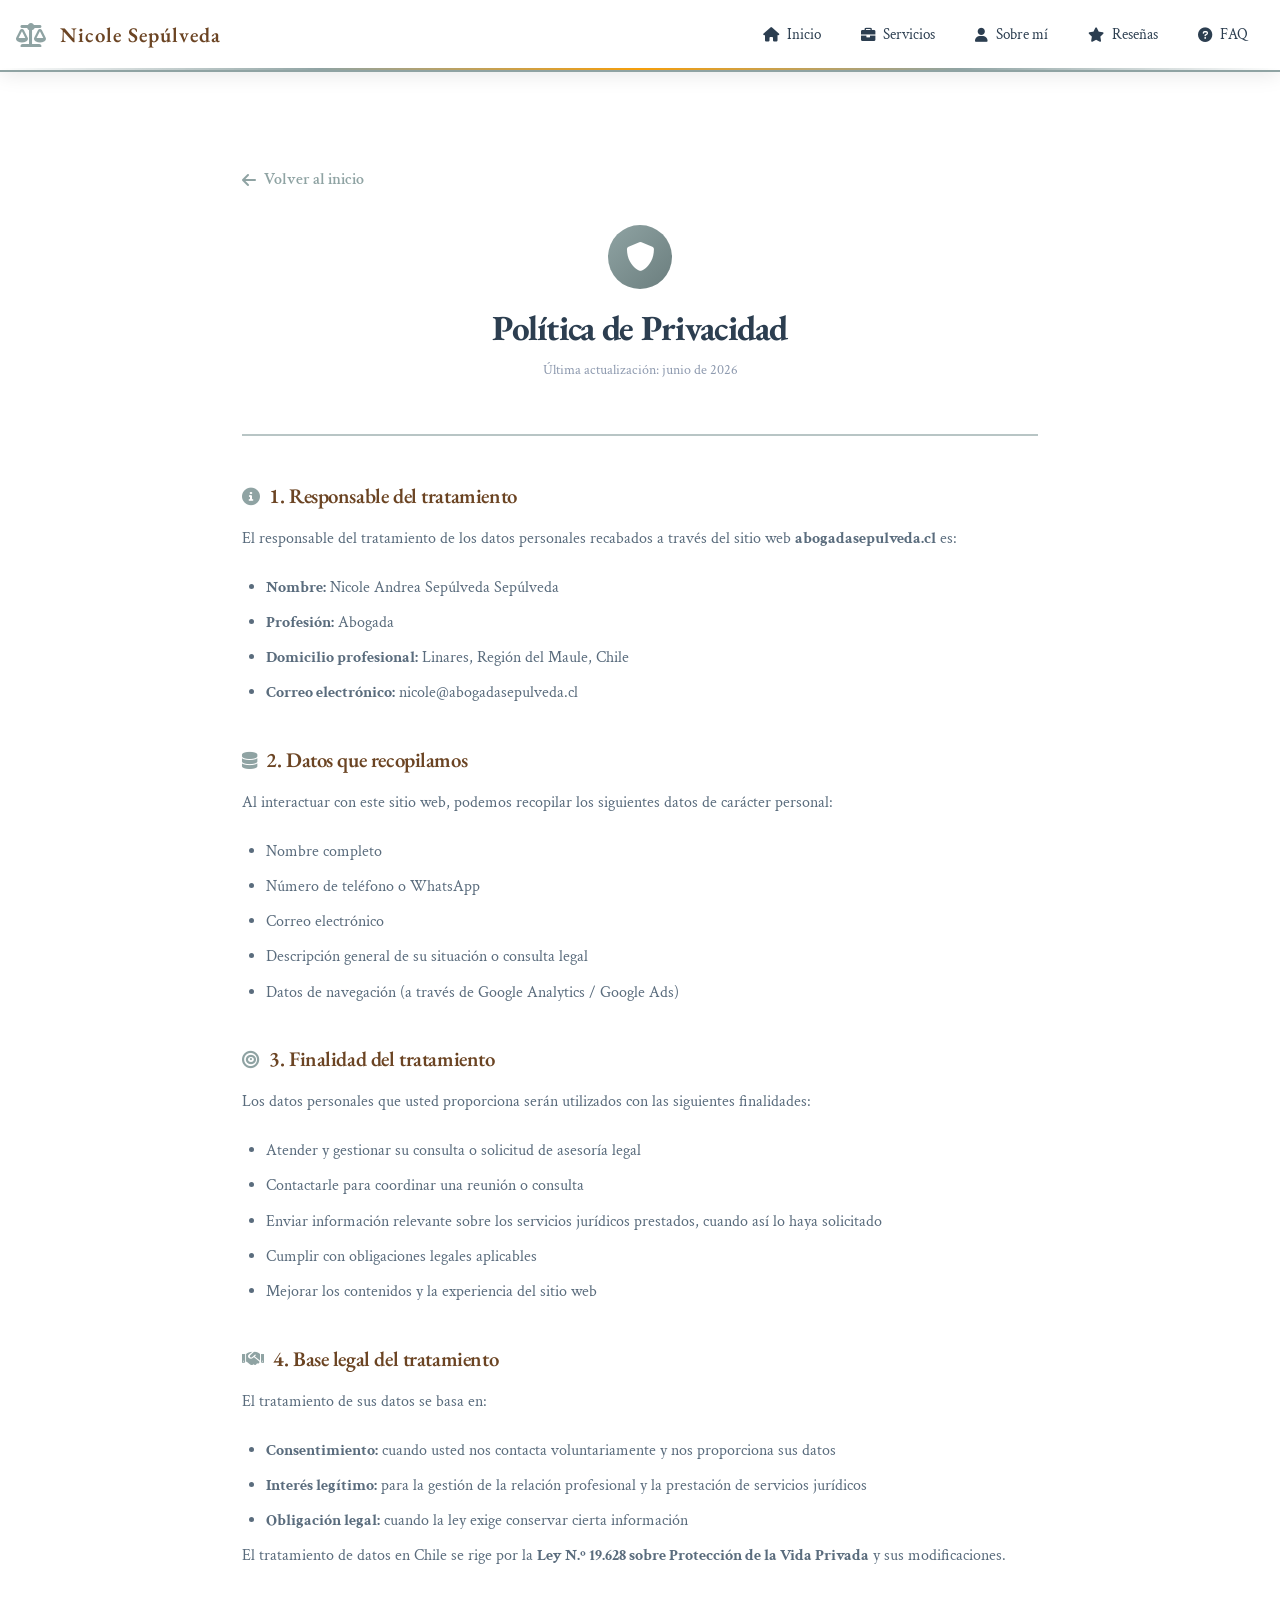
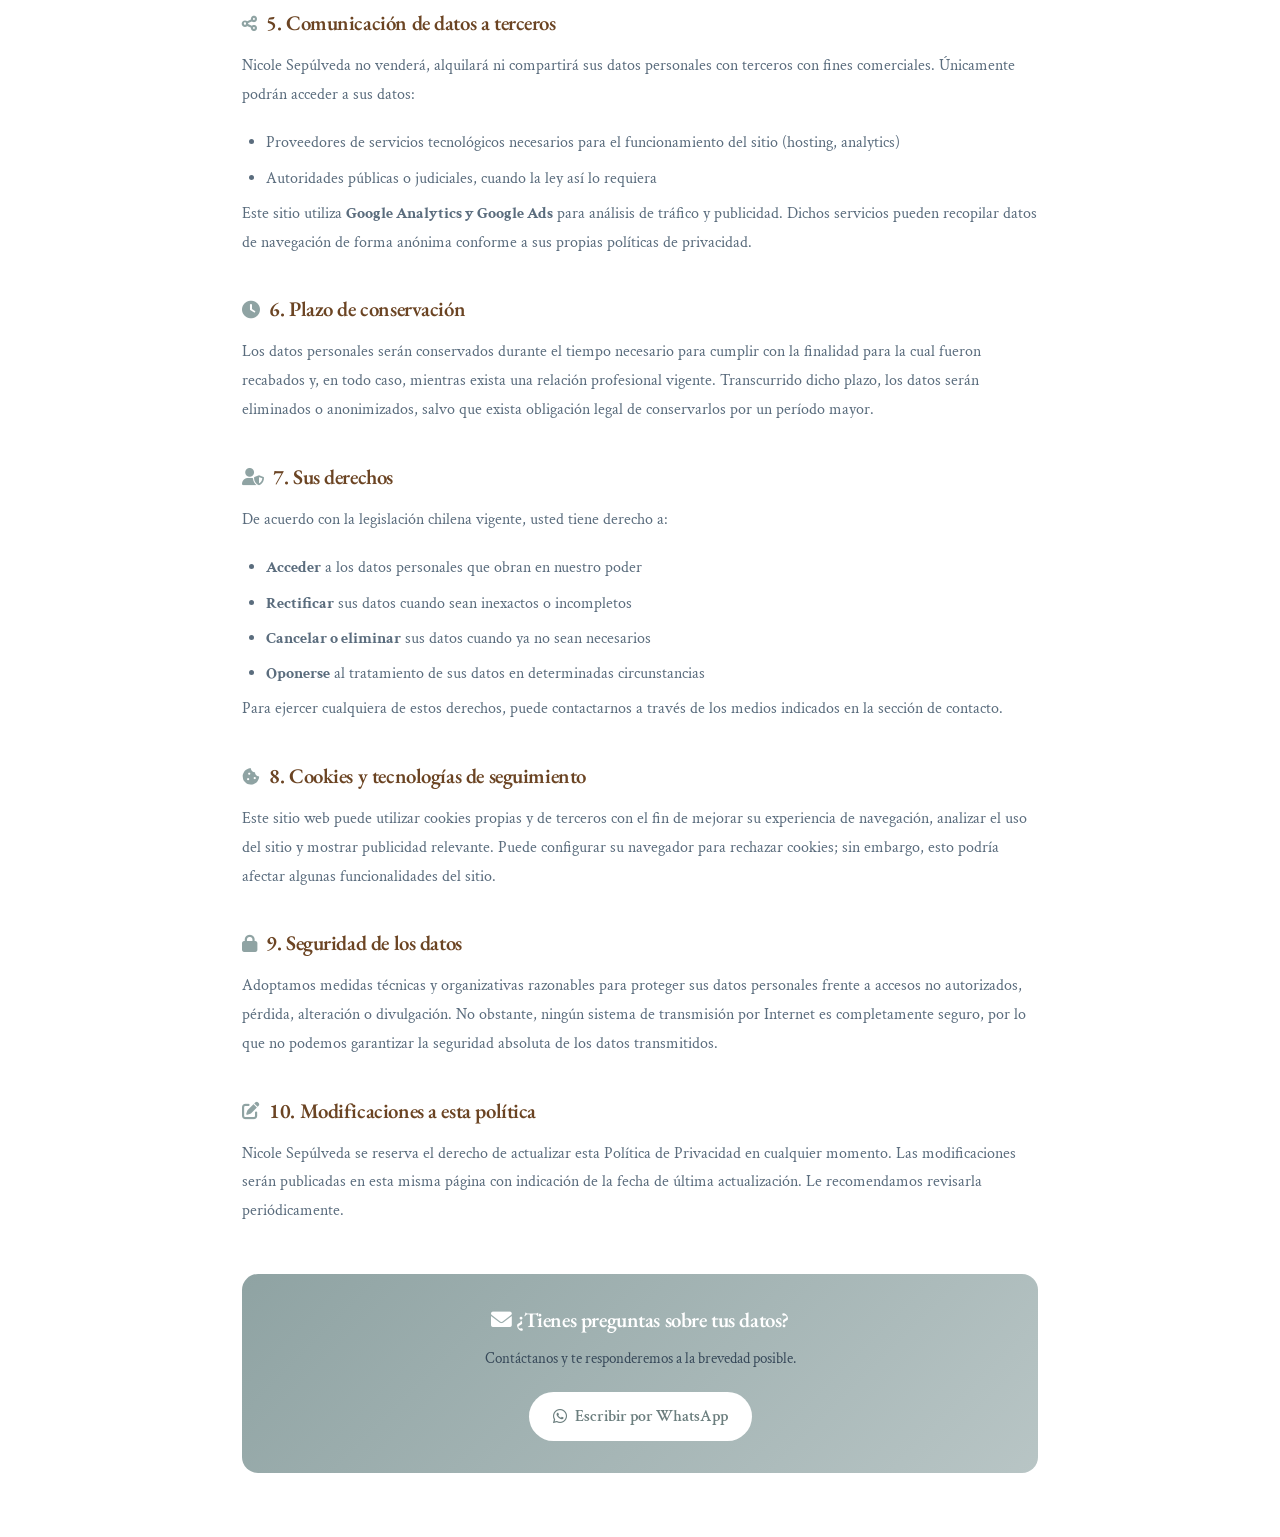
==== commit bab2fd3c: "fix: email" ====
--- a/politica-de-privacidad.html
+++ b/politica-de-privacidad.html
@@ -167,7 +167,7 @@
                     <li><strong>Nombre:</strong> Nicole Andrea Sepúlveda Sepúlveda</li>
                     <li><strong>Profesión:</strong> Abogada</li>
                     <li><strong>Domicilio profesional:</strong> Linares, Región del Maule, Chile</li>
-                    <li><strong>Correo electrónico:</strong> nicoleabogadalaboral@gmail.com</li>
+                    <li><strong>Correo electrónico:</strong> nicole@abogadasepulveda.cl</li>
                 </ul>
             </div>
 
